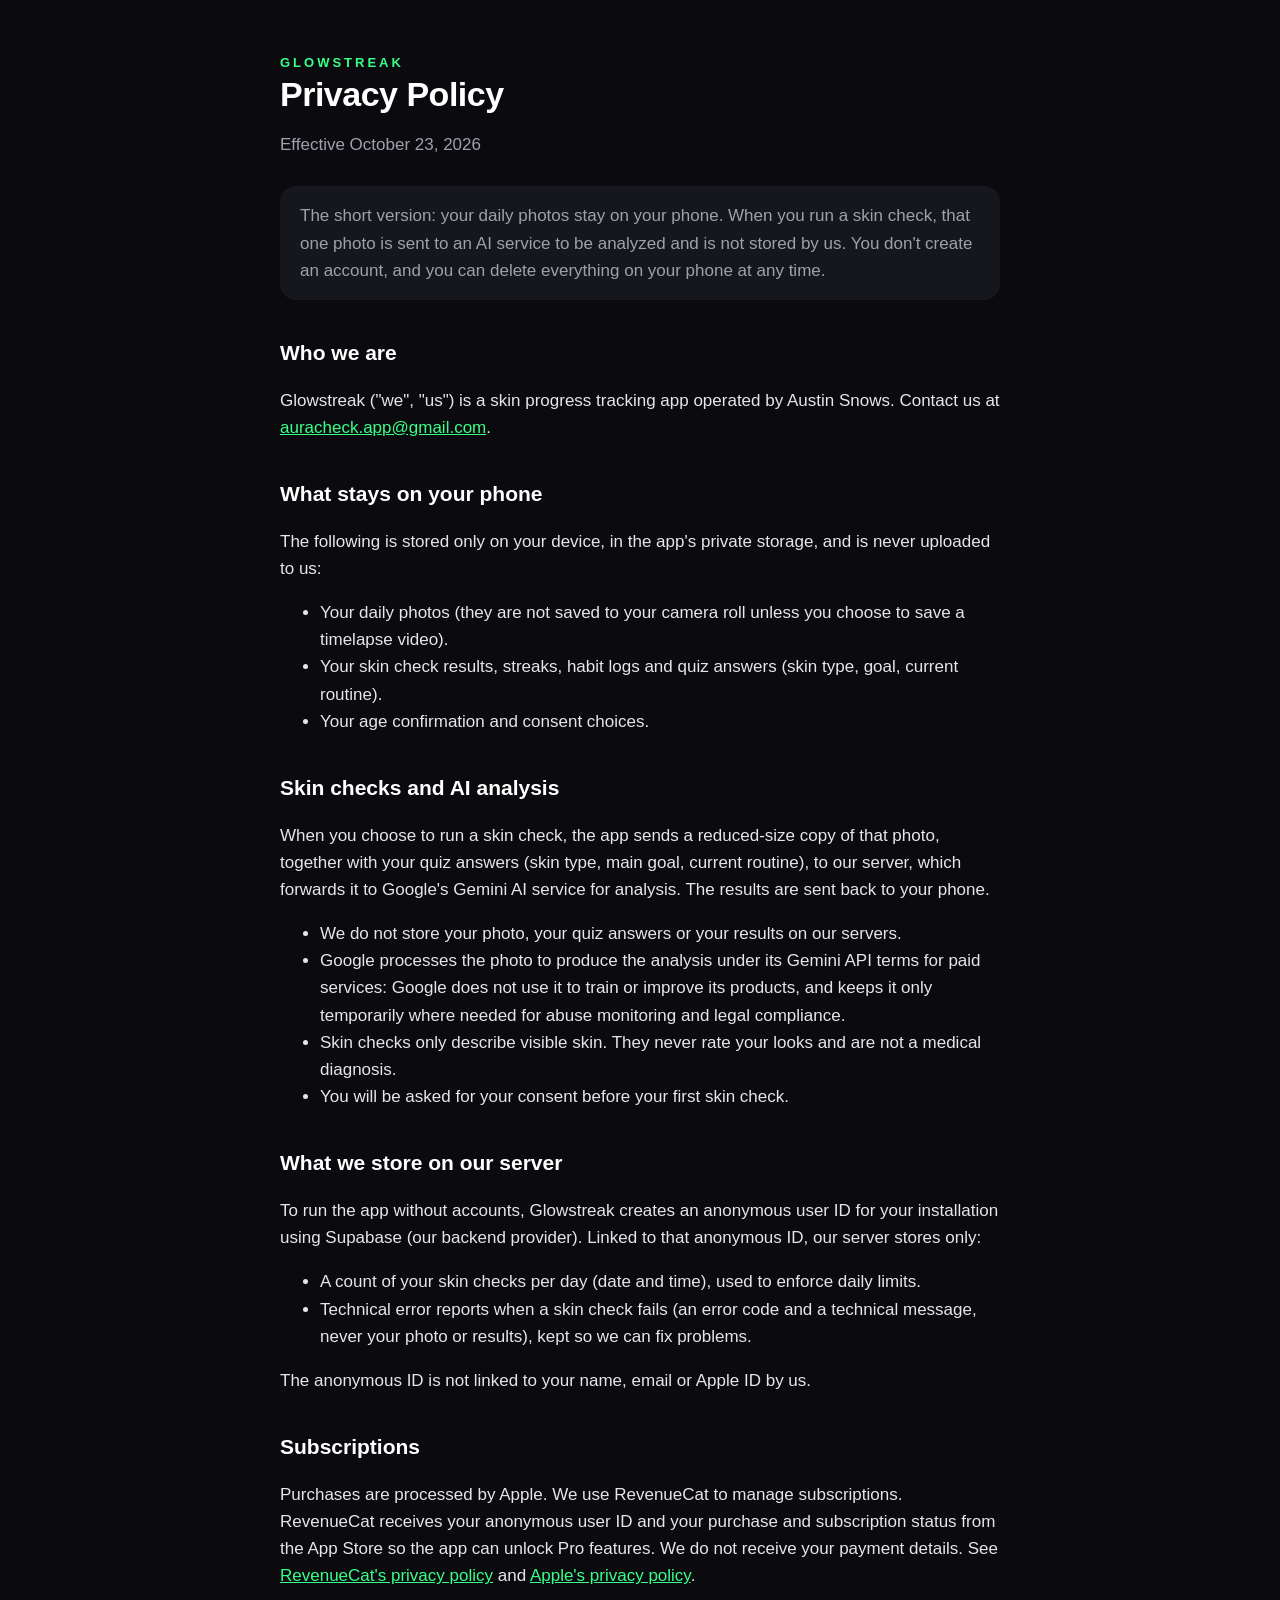
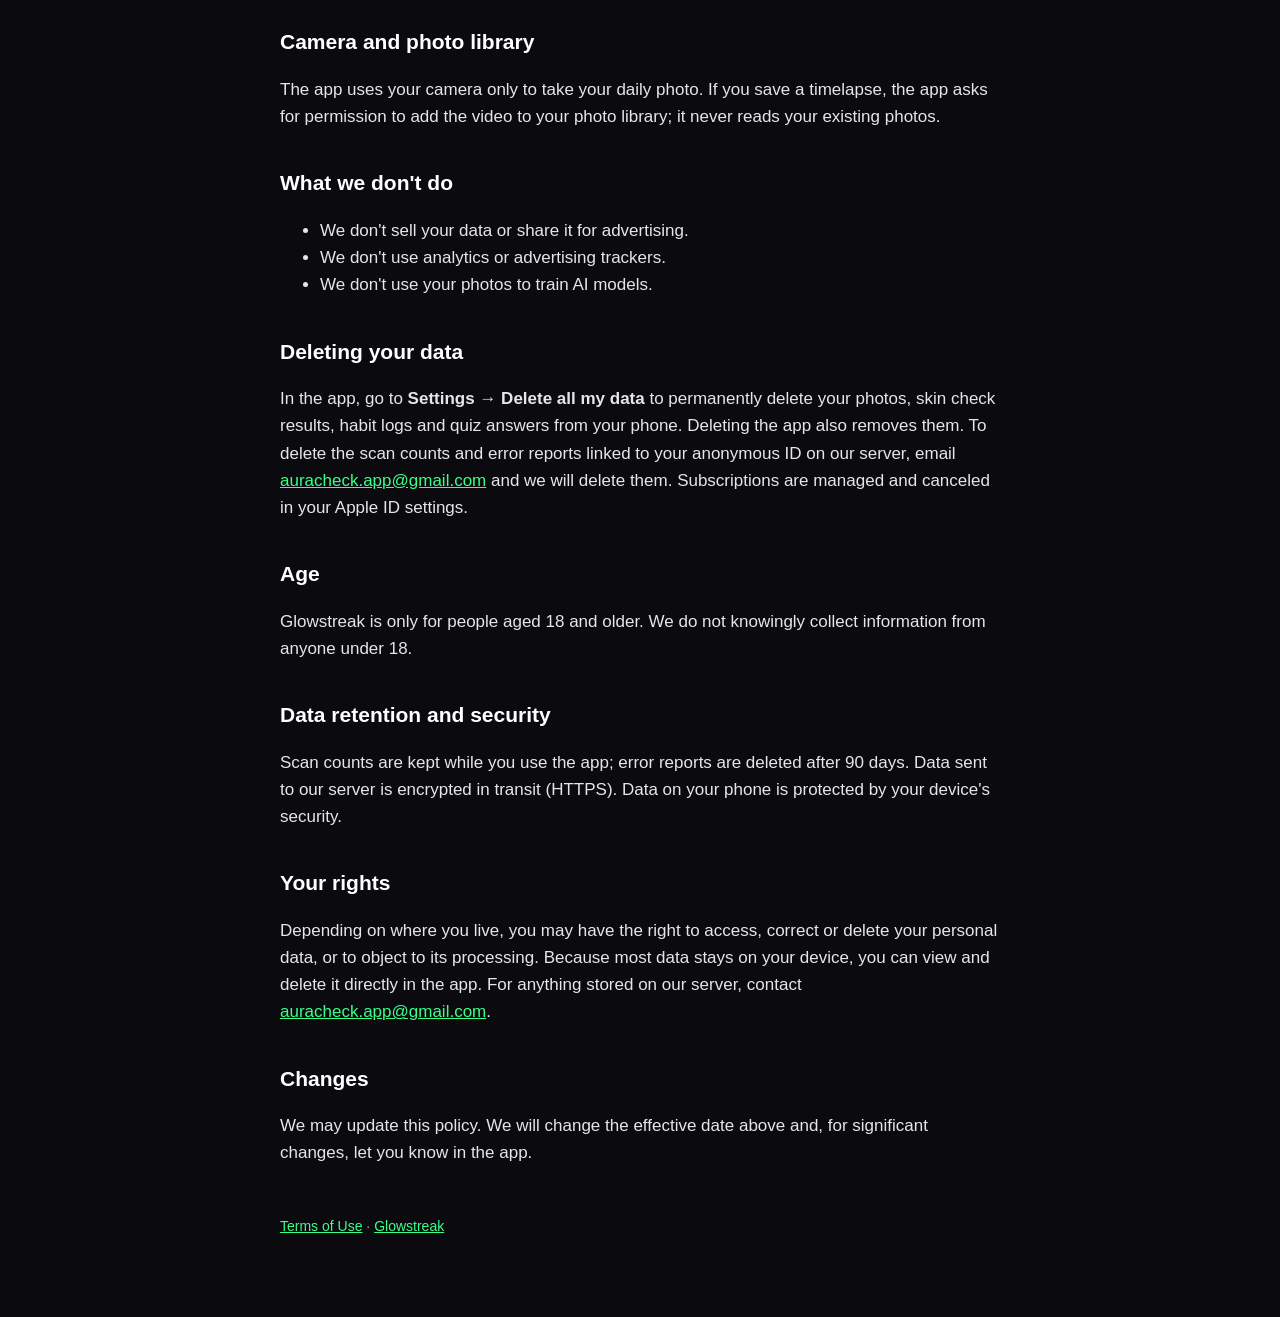
==== privacy.html @ 5096cb3d "Glowstreak Terms of Use and Privacy Policy Co-Authored-By: Claude Opus 5.5 <noreply@anthropic.com>" ====
<!doctype html>
<html lang="en">
<head>
  <meta charset="utf-8"><meta name="viewport" content="width=device-width, initial-scale=1">
  <title>Privacy Policy · Glowstreak</title><link rel="stylesheet" href="style.css">
</head>
<body><main>
  <a class="brand" href="./">GLOWSTREAK</a>
  <h1>Privacy Policy</h1>
  <p class="meta">Effective October 23, 2026</p>

  <p class="note">The short version: your daily photos stay on your phone. When you run a skin check, that one photo is
  sent to an AI service to be analyzed and is not stored by us. You don't create an account, and you can delete
  everything on your phone at any time.</p>

  <h2>Who we are</h2>
  <p>Glowstreak ("we", "us") is a skin progress tracking app operated by Austin Snows. Contact us at
  <a href="mailto:auracheck.app@gmail.com">auracheck.app@gmail.com</a>.</p>

  <h2>What stays on your phone</h2>
  <p>The following is stored only on your device, in the app's private storage, and is never uploaded to us:</p>
  <ul>
    <li>Your daily photos (they are not saved to your camera roll unless you choose to save a timelapse video).</li>
    <li>Your skin check results, streaks, habit logs and quiz answers (skin type, goal, current routine).</li>
    <li>Your age confirmation and consent choices.</li>
  </ul>

  <h2>Skin checks and AI analysis</h2>
  <p>When you choose to run a skin check, the app sends a reduced-size copy of that photo, together with your quiz
  answers (skin type, main goal, current routine), to our server, which forwards it to Google's Gemini AI service for
  analysis. The results are sent back to your phone.</p>
  <ul>
    <li>We do not store your photo, your quiz answers or your results on our servers.</li>
    <li>Google processes the photo to produce the analysis under its Gemini API terms for paid services: Google does not use it to train or improve its products, and keeps it only temporarily where needed for abuse monitoring and legal compliance.</li>
    <li>Skin checks only describe visible skin. They never rate your looks and are not a medical diagnosis.</li>
    <li>You will be asked for your consent before your first skin check.</li>
  </ul>

  <h2>What we store on our server</h2>
  <p>To run the app without accounts, Glowstreak creates an anonymous user ID for your installation using Supabase
  (our backend provider). Linked to that anonymous ID, our server stores only:</p>
  <ul>
    <li>A count of your skin checks per day (date and time), used to enforce daily limits.</li>
    <li>Technical error reports when a skin check fails (an error code and a technical message, never your photo or
      results), kept so we can fix problems.</li>
  </ul>
  <p>The anonymous ID is not linked to your name, email or Apple ID by us.</p>

  <h2>Subscriptions</h2>
  <p>Purchases are processed by Apple. We use RevenueCat to manage subscriptions. RevenueCat receives your anonymous
  user ID and your purchase and subscription status from the App Store so the app can unlock Pro features. We do not
  receive your payment details. See <a href="https://www.revenuecat.com/privacy">RevenueCat's privacy policy</a> and
  <a href="https://www.apple.com/legal/privacy/">Apple's privacy policy</a>.</p>

  <h2>Camera and photo library</h2>
  <p>The app uses your camera only to take your daily photo. If you save a timelapse, the app asks for permission to
  add the video to your photo library; it never reads your existing photos.</p>

  <h2>What we don't do</h2>
  <ul>
    <li>We don't sell your data or share it for advertising.</li>
    <li>We don't use analytics or advertising trackers.</li>
    <li>We don't use your photos to train AI models.</li>
  </ul>

  <h2>Deleting your data</h2>
  <p>In the app, go to <strong>Settings → Delete all my data</strong> to permanently delete your photos, skin check
  results, habit logs and quiz answers from your phone. Deleting the app also removes them. To delete the scan counts
  and error reports linked to your anonymous ID on our server, email <a href="mailto:auracheck.app@gmail.com">auracheck.app@gmail.com</a>
  and we will delete them. Subscriptions are managed and canceled in your Apple ID settings.</p>

  <h2>Age</h2>
  <p>Glowstreak is only for people aged 18 and older. We do not knowingly collect information from anyone under 18.</p>

  <h2>Data retention and security</h2>
  <p>Scan counts are kept while you use the app; error reports are deleted after 90 days. Data sent to our server is
  encrypted in transit (HTTPS). Data on your phone is protected by your device's security.</p>

  <h2>Your rights</h2>
  <p>Depending on where you live, you may have the right to access, correct or delete your personal data, or to object
  to its processing. Because most data stays on your device, you can view and delete it directly in the app. For
  anything stored on our server, contact <a href="mailto:auracheck.app@gmail.com">auracheck.app@gmail.com</a>.</p>

  <h2>Changes</h2>
  <p>We may update this policy. We will change the effective date above and, for significant changes, let you know in
  the app.</p>

  <footer><a href="terms.html">Terms of Use</a> · <a href="./">Glowstreak</a></footer>
</main></body>
</html>
---- style.css ----
:root { --bg: #0B0B0F; --card: #16161D; --text: #FFFFFF; --muted: #A0A0AB; --accent: #39FF88; }
* { box-sizing: border-box; }
body { margin: 0; background: var(--bg); color: var(--text); font: 17px/1.6 -apple-system, BlinkMacSystemFont, "Segoe UI", Roboto, sans-serif; }
main { max-width: 760px; margin: 0 auto; padding: 48px 20px 80px; }
a { color: var(--accent); }
h1 { font-size: 34px; line-height: 1.15; margin: 0 0 8px; letter-spacing: -0.5px; }
h2 { font-size: 21px; margin: 36px 0 8px; }
p, li { color: #E6E6EA; }
.meta { color: var(--muted); margin-bottom: 28px; }
.brand { color: var(--accent); font-weight: 800; letter-spacing: 3px; font-size: 13px; text-decoration: none; }
.note { background: var(--card); border-radius: 16px; padding: 16px 20px; color: var(--muted); }
footer { margin-top: 48px; color: var(--muted); font-size: 14px; }
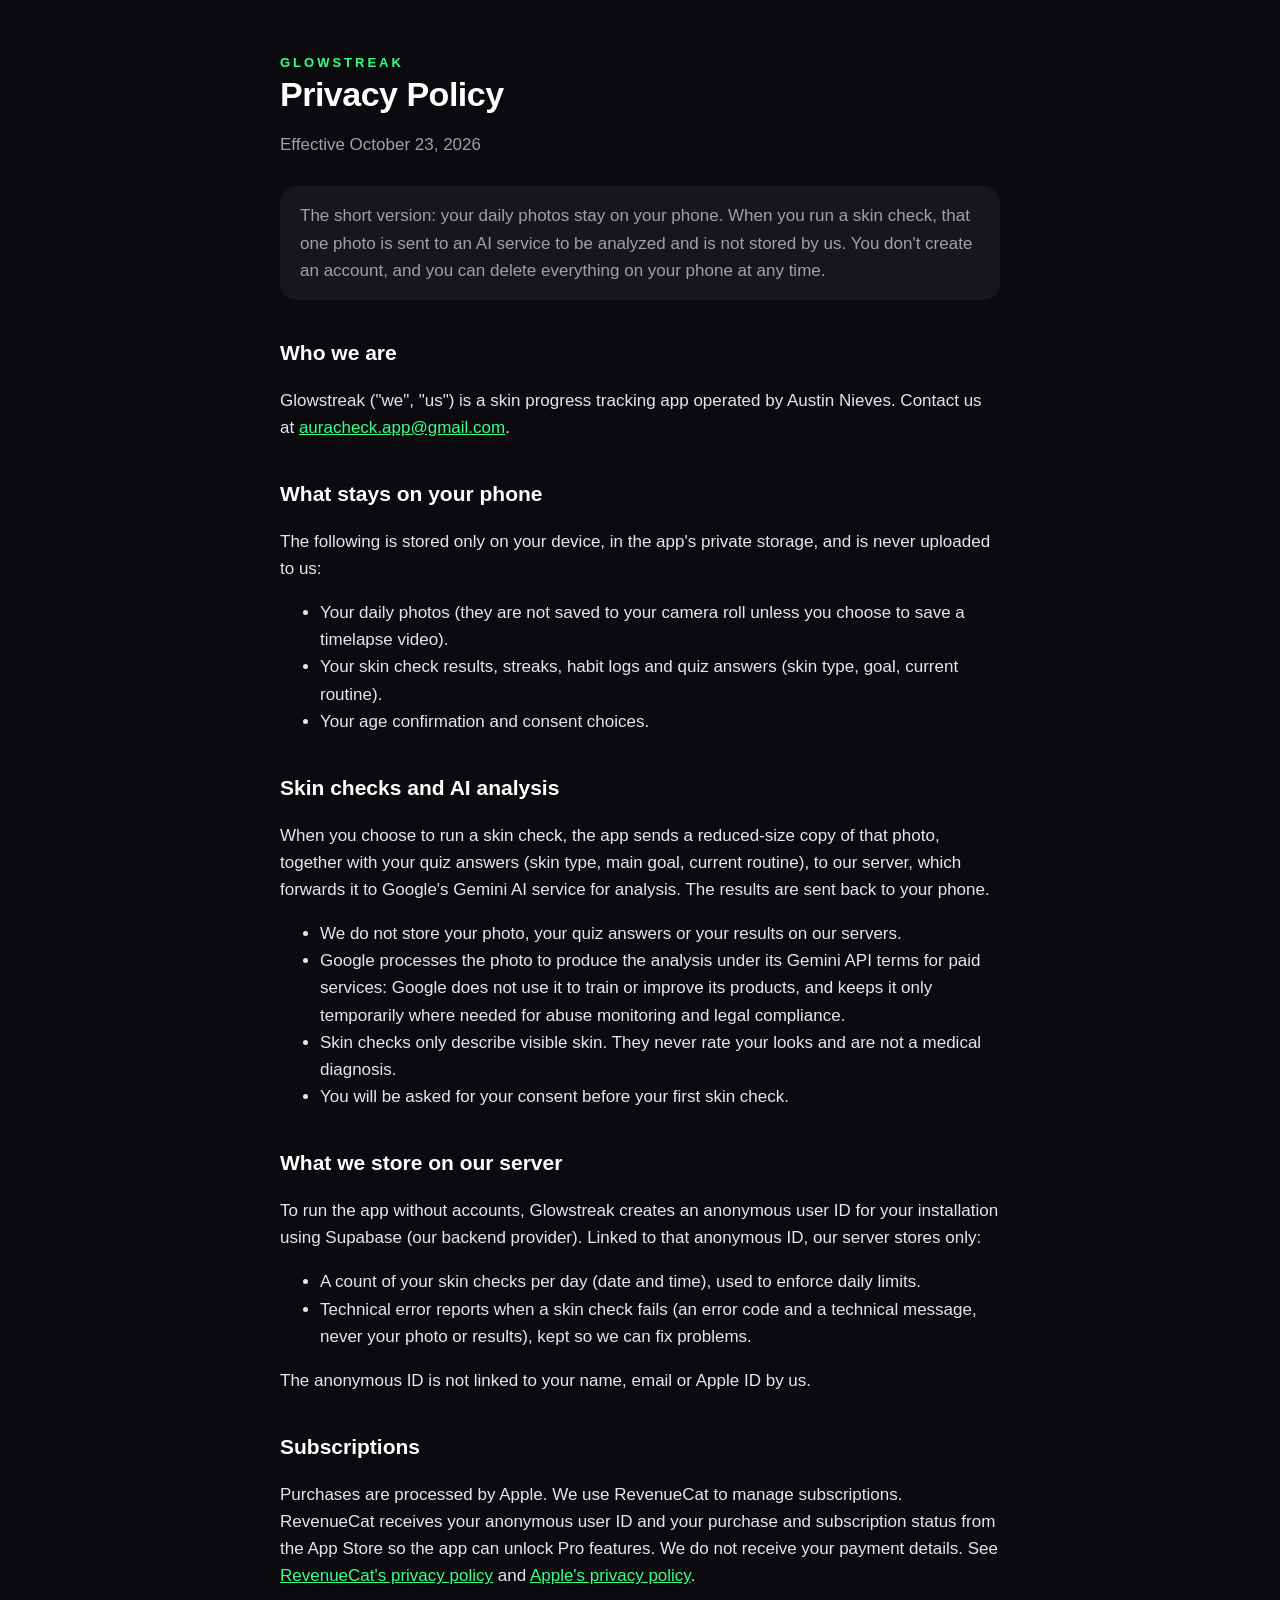
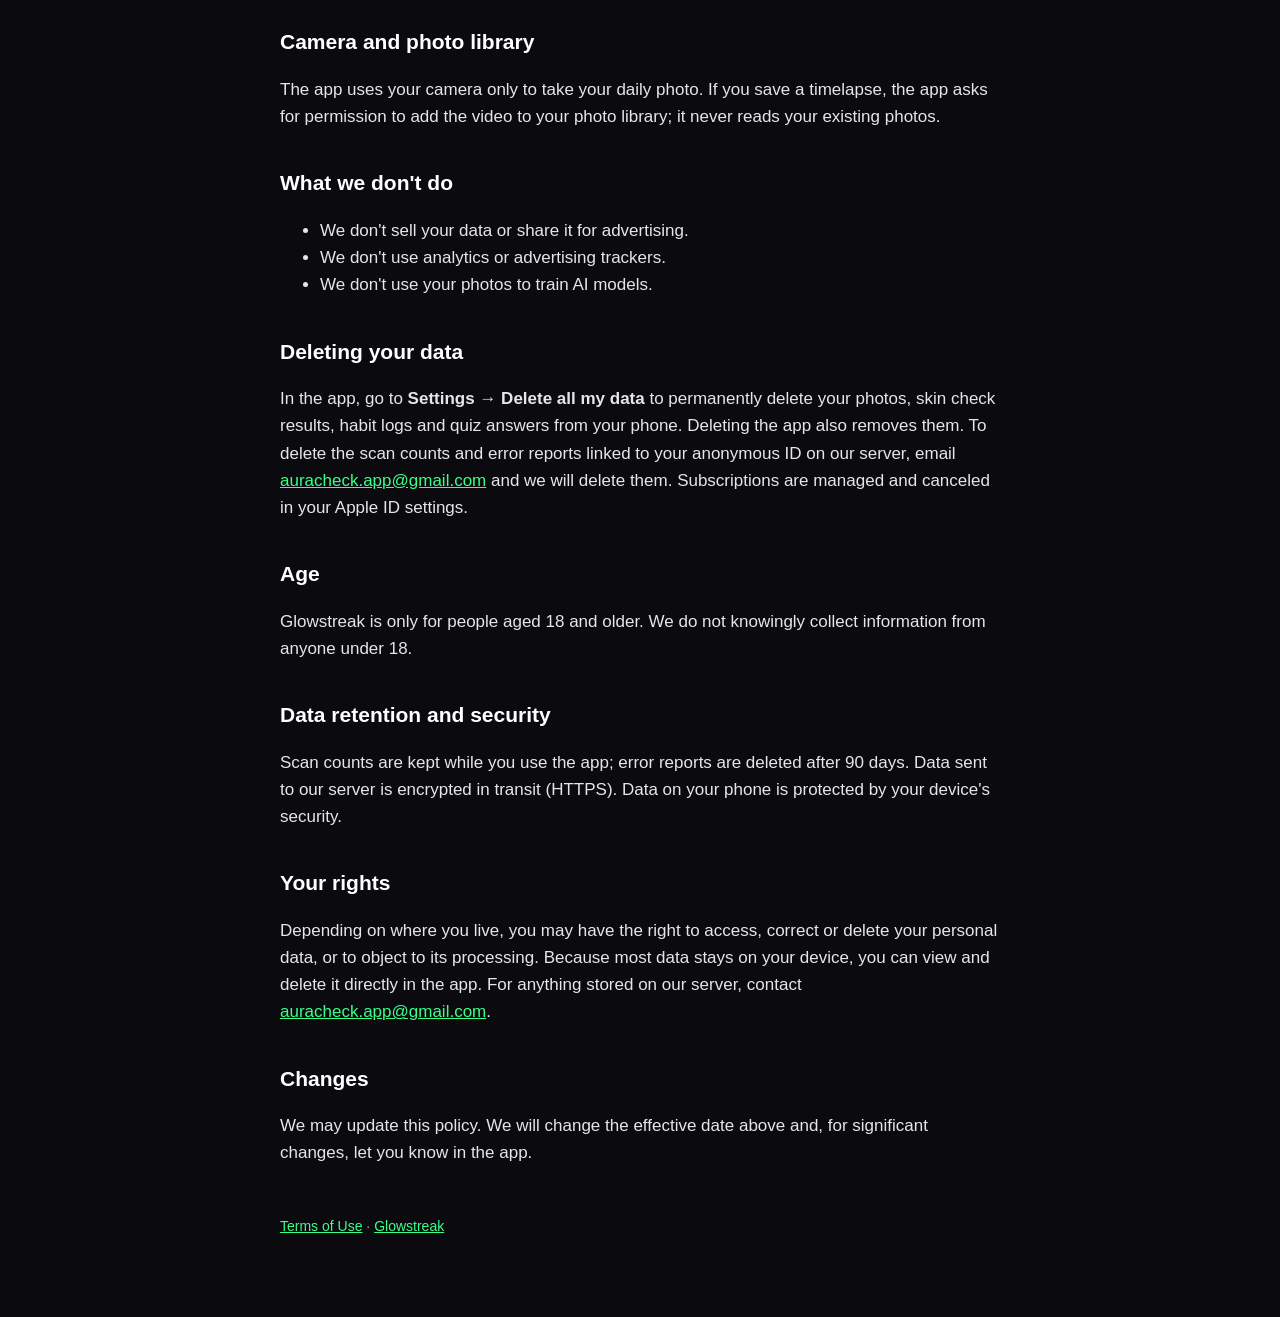
==== commit 0106fba8: "Update legal pages" ====
--- a/privacy.html
+++ b/privacy.html
@@ -14,7 +14,7 @@
   everything on your phone at any time.</p>
 
   <h2>Who we are</h2>
-  <p>Glowstreak ("we", "us") is a skin progress tracking app operated by Austin Snows. Contact us at
+  <p>Glowstreak ("we", "us") is a skin progress tracking app operated by Austin Nieves. Contact us at
   <a href="mailto:auracheck.app@gmail.com">auracheck.app@gmail.com</a>.</p>
 
   <h2>What stays on your phone</h2>
